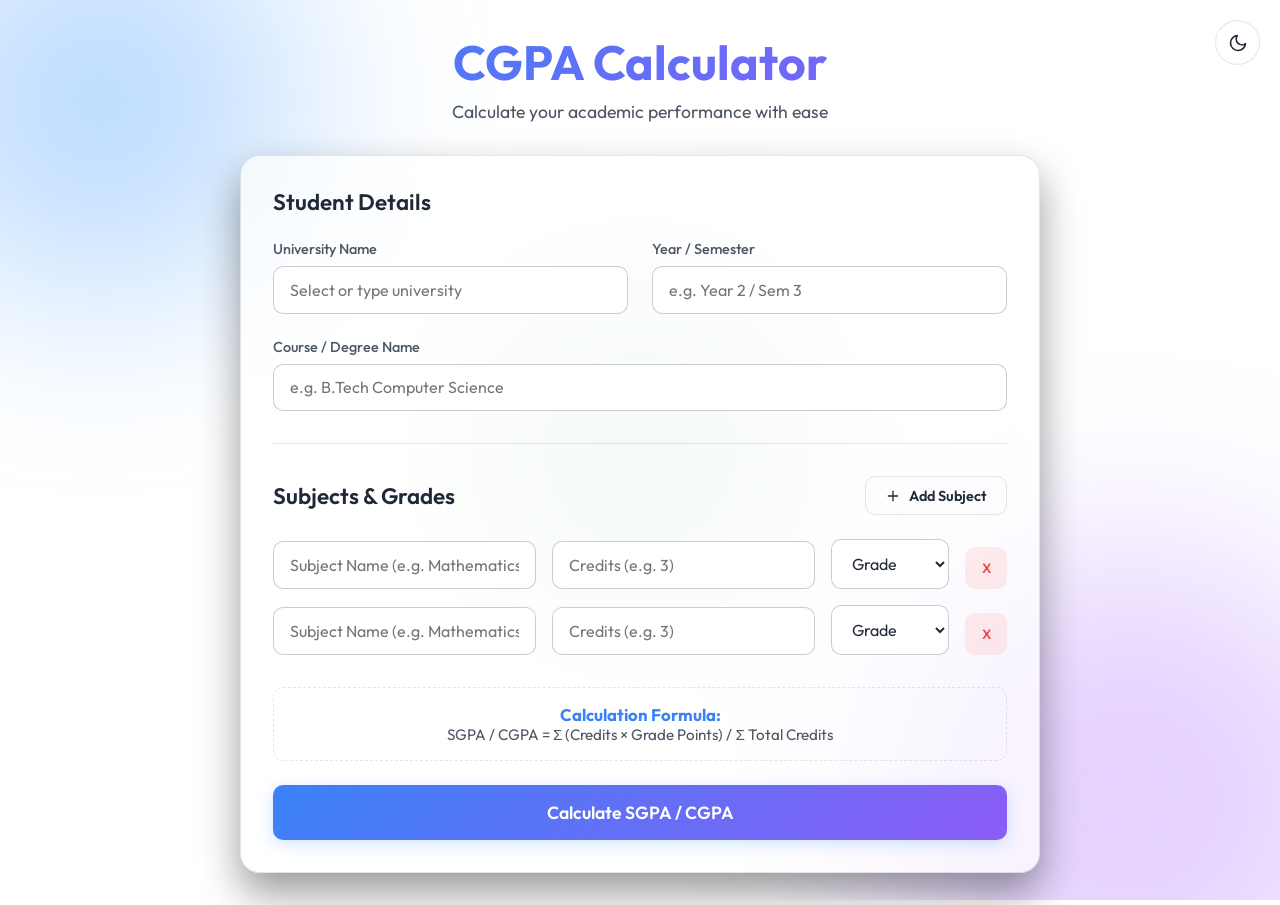
==== index.html @ 599a2bef "Initial commit: Premium CGPA Calculator" ====
<!DOCTYPE html>
<html lang="en">
<head>
    <meta charset="UTF-8">
    <meta name="viewport" content="width=device-width, initial-scale=1.0">
    <title>Premium CGPA Calculator</title>
    <meta name="description" content="A beautiful and modern CGPA/SGPA calculator.">
    <link rel="preconnect" href="https://fonts.googleapis.com">
    <link rel="preconnect" href="https://fonts.gstatic.com" crossorigin>
    <link href="https://fonts.googleapis.com/css2?family=Outfit:wght@300;400;500;600;700&display=swap" rel="stylesheet">
    <link rel="stylesheet" href="style.css">
</head>
<body>
    <div class="background-shapes">
        <div class="shape shape-1"></div>
        <div class="shape shape-2"></div>
        <div class="shape shape-3"></div>
    </div>

    <button id="theme-toggle" class="theme-toggle-btn" aria-label="Toggle Theme"></button>

    <main class="container">
        <header>
            <h1>CGPA Calculator</h1>
            <p>Calculate your academic performance with ease</p>
        </header>

        <form id="calculator-form" class="glass-card">
            <div class="form-section">
                <h2>Student Details</h2>
                <div class="input-grid">
                    <div class="input-group">
                        <label for="university">University Name</label>
                        <input list="universities-list" id="university" placeholder="Select or type university" required>
                        <datalist id="universities-list">
                            <option value="Savitribai Phule Pune University (SPPU)"></option>
                            <option value="Mumbai University (MU)"></option>
                            <option value="Shivaji University, Kolhapur"></option>
                            <option value="Dr. Babasaheb Ambedkar Technological University (DBATU)"></option>
                            <option value="Swami Ramanand Teerth Marathwada University (SRTMUN)"></option>
                            <option value="Delhi University (DU)"></option>
                            <option value="Visvesvaraya Technological University (VTU)"></option>
                        </datalist>
                    </div>
                    <div class="input-group">
                        <label for="year">Year / Semester</label>
                        <input type="text" id="year" placeholder="e.g. Year 2 / Sem 3" required>
                    </div>
                    <div class="input-group full-width">
                        <label for="course">Course / Degree Name</label>
                        <input type="text" id="course" placeholder="e.g. B.Tech Computer Science" required>
                    </div>
                </div>
            </div>

            <div class="form-section divider">
                <div class="section-header">
                    <h2>Subjects & Grades</h2>
                    <button type="button" id="add-subject-btn" class="btn-secondary">
                        <svg xmlns="http://www.w3.org/2000/svg" width="16" height="16" viewBox="0 0 24 24" fill="none" stroke="currentColor" stroke-width="2" stroke-linecap="round" stroke-linejoin="round"><line x1="12" y1="5" x2="12" y2="19"></line><line x1="5" y1="12" x2="19" y2="12"></line></svg>
                        Add Subject
                    </button>
                </div>
                
                <div id="subjects-container">
                    <!-- Subject rows will be injected here -->
                </div>
            </div>

            <div class="formula-info">
                <strong>Calculation Formula:</strong><br>
                <span>SGPA / CGPA = &Sigma; (Credits &times; Grade Points) / &Sigma; Total Credits</span>
            </div>

            <div class="actions">
                <button type="submit" class="btn-primary" id="calculate-btn">Calculate SGPA / CGPA</button>
            </div>
        </form>

        <div id="result-modal" class="modal hidden">
            <div class="modal-content glass-card">
                <button class="close-btn" id="close-modal">&times;</button>
                <div class="result-header">
                    <h2>Calculation Result</h2>
                    <p id="result-student-info">University - Course (Year)</p>
                </div>
                
                <div class="score-display">
                    <div class="score-circle">
                        <svg viewBox="0 0 36 36" class="circular-chart">
                            <path class="circle-bg"
                                d="M18 2.0845
                                a 15.9155 15.9155 0 0 1 0 31.831
                                a 15.9155 15.9155 0 0 1 0 -31.831"
                            />
                            <path class="circle"
                                id="score-path"
                                stroke-dasharray="0, 100"
                                d="M18 2.0845
                                a 15.9155 15.9155 0 0 1 0 31.831
                                a 15.9155 15.9155 0 0 1 0 -31.831"
                            />
                            <text x="18" y="20.35" class="percentage" id="final-gpa">0.00</text>
                            <text x="18" y="24.5" class="label">GPA</text>
                        </svg>
                    </div>
                </div>

                <div class="stats-grid">
                    <div class="stat-box">
                        <span class="stat-label">Total Credits</span>
                        <span class="stat-value" id="total-credits">0</span>
                    </div>
                    <div class="stat-box">
                        <span class="stat-label">Grade Points</span>
                        <span class="stat-value" id="total-points">0</span>
                    </div>
                </div>
            </div>
        </div>
    </main>

    <script src="script.js"></script>
</body>
</html>
---- style.css ----
:root {
    --bg-color: #ffffff;
    --text-primary: #1f2937;
    --text-secondary: #4b5563;
    --accent-primary: #3b82f6;
    --accent-hover: #2563eb;
    --accent-gradient: linear-gradient(135deg, #3b82f6, #8b5cf6);
    --card-bg: rgba(255, 255, 255, 0.7);
    --card-border: rgba(0, 0, 0, 0.1);
    --input-bg: rgba(255, 255, 255, 0.9);
    --input-border: rgba(0, 0, 0, 0.2);
    --danger: #ef4444;
    --success: #10b981;
}

[data-theme="dark"] {
    --bg-color: #0d1117;
    --text-primary: #f0f6fc;
    --text-secondary: #8b949e;
    --accent-primary: #58a6ff;
    --accent-hover: #3182ce;
    --accent-gradient: linear-gradient(135deg, #58a6ff, #bc8cff);
    --card-bg: rgba(22, 27, 34, 0.6);
    --card-border: rgba(240, 246, 252, 0.1);
    --input-bg: rgba(13, 17, 23, 0.8);
    --input-border: rgba(240, 246, 252, 0.2);
    --danger: #f85149;
    --success: #2ea043;
}

* {
    margin: 0;
    padding: 0;
    box-sizing: border-box;
    font-family: 'Outfit', sans-serif;
}

body {
    background-color: var(--bg-color);
    color: var(--text-primary);
    min-height: 100vh;
    display: flex;
    justify-content: center;
    align-items: center;
    padding: 2rem;
    position: relative;
    overflow-x: hidden;
}

/* Dynamic Background Shapes */
.background-shapes {
    position: fixed;
    top: 0;
    left: 0;
    width: 100%;
    height: 100%;
    z-index: -1;
    overflow: hidden;
}

.shape {
    position: absolute;
    border-radius: 50%;
    filter: blur(100px);
    opacity: 0.4;
    animation: float 20s infinite ease-in-out alternate;
}

.shape-1 {
    width: 400px;
    height: 400px;
    background: #58a6ff;
    top: -100px;
    left: -100px;
}

.shape-2 {
    width: 500px;
    height: 500px;
    background: #bc8cff;
    bottom: -150px;
    right: -100px;
    animation-delay: -5s;
}

.shape-3 {
    width: 300px;
    height: 300px;
    background: #2ea043;
    top: 50%;
    left: 50%;
    transform: translate(-50%, -50%);
    animation-delay: -10s;
    opacity: 0.2;
}

@keyframes float {
    0% { transform: translate(0, 0) scale(1); }
    100% { transform: translate(30px, -50px) scale(1.1); }
}

.container {
    width: 100%;
    max-width: 800px;
    z-index: 1;
}

header {
    text-align: center;
    margin-bottom: 2rem;
}

header h1 {
    font-size: 3rem;
    font-weight: 700;
    background: var(--accent-gradient);
    -webkit-background-clip: text;
    -webkit-text-fill-color: transparent;
    margin-bottom: 0.5rem;
}

header p {
    color: var(--text-secondary);
    font-size: 1.1rem;
}

.glass-card {
    background: var(--card-bg);
    backdrop-filter: blur(16px);
    -webkit-backdrop-filter: blur(16px);
    border: 1px solid var(--card-border);
    border-radius: 20px;
    padding: 2rem;
    box-shadow: 0 20px 40px rgba(0, 0, 0, 0.4);
}

.form-section {
    margin-bottom: 2rem;
}

.form-section.divider {
    border-top: 1px solid var(--card-border);
    padding-top: 2rem;
}

.form-section h2 {
    font-size: 1.4rem;
    font-weight: 600;
    margin-bottom: 1.5rem;
    color: var(--text-primary);
}

.section-header {
    display: flex;
    justify-content: space-between;
    align-items: center;
    margin-bottom: 1.5rem;
}

.section-header h2 {
    margin-bottom: 0;
}

.input-grid {
    display: grid;
    grid-template-columns: 1fr 1fr;
    gap: 1.5rem;
}

.input-group {
    display: flex;
    flex-direction: column;
    gap: 0.5rem;
}

.input-group.full-width {
    grid-column: 1 / -1;
}

label {
    font-size: 0.9rem;
    font-weight: 500;
    color: var(--text-secondary);
}

input, select {
    background: var(--input-bg);
    border: 1px solid var(--input-border);
    color: var(--text-primary);
    padding: 0.8rem 1rem;
    border-radius: 10px;
    font-size: 1rem;
    transition: all 0.3s ease;
    outline: none;
}

input:focus, select:focus {
    border-color: var(--accent-primary);
    box-shadow: 0 0 0 3px rgba(88, 166, 255, 0.2);
}

/* Subject Row */
.subject-row {
    display: grid;
    grid-template-columns: 2fr 1fr 1fr auto;
    gap: 1rem;
    margin-bottom: 1rem;
    align-items: end;
    animation: fadeIn 0.4s ease-out forwards;
}

@keyframes fadeIn {
    from { opacity: 0; transform: translateY(10px); }
    to { opacity: 1; transform: translateY(0); }
}

/* Buttons */
button {
    cursor: pointer;
    border: none;
    border-radius: 10px;
    font-weight: 600;
    transition: all 0.3s ease;
    display: flex;
    align-items: center;
    justify-content: center;
    gap: 0.5rem;
}

.btn-primary {
    background: var(--accent-gradient);
    color: white;
    padding: 1rem 2rem;
    font-size: 1.1rem;
    width: 100%;
    box-shadow: 0 4px 15px rgba(88, 166, 255, 0.3);
}

.btn-primary:hover {
    transform: translateY(-2px);
    box-shadow: 0 6px 20px rgba(88, 166, 255, 0.4);
}

.btn-primary:active {
    transform: translateY(0);
}

.btn-secondary {
    background: rgba(240, 246, 252, 0.1);
    color: var(--text-primary);
    padding: 0.6rem 1.2rem;
    font-size: 0.9rem;
    border: 1px solid var(--card-border);
}

.btn-secondary:hover {
    background: rgba(240, 246, 252, 0.15);
}

.btn-icon {
    background: rgba(248, 81, 73, 0.1);
    color: var(--danger);
    width: 42px;
    height: 42px;
    padding: 0;
    border-radius: 10px;
    flex-shrink: 0;
}

.btn-icon:hover {
    background: rgba(248, 81, 73, 0.2);
}

/* Modal */
.modal {
    position: fixed;
    top: 0;
    left: 0;
    width: 100%;
    height: 100%;
    background: rgba(0, 0, 0, 0.6);
    backdrop-filter: blur(5px);
    display: flex;
    justify-content: center;
    align-items: center;
    z-index: 1000;
    opacity: 0;
    pointer-events: none;
    transition: opacity 0.3s ease;
}

.modal.visible {
    opacity: 1;
    pointer-events: auto;
}

.modal-content {
    width: 90%;
    max-width: 500px;
    position: relative;
    transform: scale(0.9);
    transition: transform 0.3s cubic-bezier(0.175, 0.885, 0.32, 1.275);
}

.modal.visible .modal-content {
    transform: scale(1);
}

.close-btn {
    position: absolute;
    top: 15px;
    right: 15px;
    background: none;
    color: var(--text-secondary);
    font-size: 1.5rem;
    width: 30px;
    height: 30px;
    padding: 0;
}

.close-btn:hover {
    color: var(--text-primary);
    transform: scale(1.1);
}

.result-header {
    text-align: center;
    margin-bottom: 2rem;
}

.result-header p {
    color: var(--text-secondary);
    margin-top: 0.5rem;
}

/* Circular Chart */
.score-display {
    display: flex;
    justify-content: center;
    margin-bottom: 2rem;
}

.score-circle {
    width: 200px;
    height: 200px;
}

.circular-chart {
    display: block;
    margin: 0 auto;
    max-width: 100%;
    max-height: 250px;
}

.circle-bg {
    fill: none;
    stroke: rgba(240, 246, 252, 0.1);
    stroke-width: 2.5;
}

.circle {
    fill: none;
    stroke-width: 2.5;
    stroke-linecap: round;
    transition: stroke-dasharray 1.5s cubic-bezier(0.175, 0.885, 0.32, 1.275);
}

.percentage {
    fill: var(--text-primary);
    font-size: 0.4em;
    font-weight: bold;
    text-anchor: middle;
}

.label {
    fill: var(--text-secondary);
    font-size: 0.15em;
    text-anchor: middle;
}

.stats-grid {
    display: grid;
    grid-template-columns: 1fr 1fr;
    gap: 1rem;
    text-align: center;
}

.stat-box {
    background: rgba(240, 246, 252, 0.05);
    border-radius: 15px;
    padding: 1.5rem;
    display: flex;
    flex-direction: column;
    gap: 0.5rem;
}

.stat-label {
    color: var(--text-secondary);
    font-size: 0.9rem;
}

.stat-value {
    font-size: 1.5rem;
    font-weight: 700;
    color: var(--accent-primary);
}

/* Responsive */
@media (max-width: 600px) {
    .input-grid {
        grid-template-columns: 1fr;
    }
    
    .subject-row {
        grid-template-columns: 1fr;
        gap: 0.5rem;
        background: rgba(240, 246, 252, 0.03);
        padding: 1rem;
        border-radius: 10px;
        position: relative;
    }
    
    .btn-icon {
        position: absolute;
        top: 10px;
        right: 10px;
        width: 30px;
        height: 30px;
    }
}

.formula-info {
    text-align: center;
    color: var(--text-secondary);
    font-size: 0.95rem;
    background: rgba(240, 246, 252, 0.03);
    padding: 1rem;
    border-radius: 10px;
    margin-bottom: 1.5rem;
    border: 1px dashed var(--card-border);
}

.formula-info strong {
    color: var(--accent-primary);
    font-size: 1.05rem;
}

.theme-toggle-btn {
    position: absolute;
    top: 20px;
    right: 20px;
    width: 45px;
    height: 45px;
    border-radius: 50%;
    background: var(--card-bg);
    border: 1px solid var(--card-border);
    color: var(--text-primary);
    backdrop-filter: blur(10px);
    z-index: 100;
    display: flex;
    align-items: center;
    justify-content: center;
    cursor: pointer;
    transition: all 0.3s ease;
}

.theme-toggle-btn:hover {
    transform: scale(1.1);
    background: var(--input-border);
}
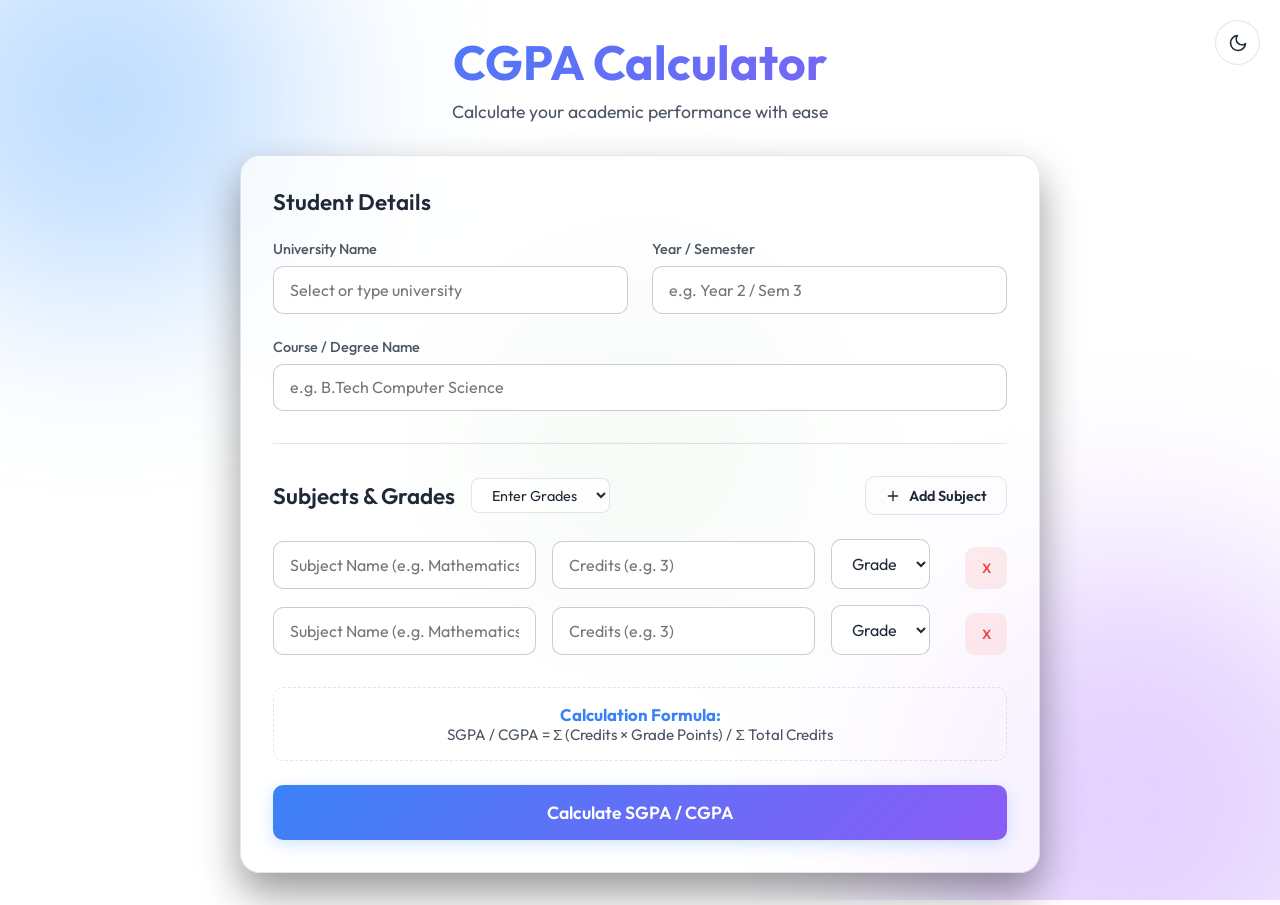
==== commit b7f94603: "Add Grade/Marks input toggle feature" ====
--- a/index.html
+++ b/index.html
@@ -3,8 +3,11 @@
 <head>
     <meta charset="UTF-8">
     <meta name="viewport" content="width=device-width, initial-scale=1.0">
-    <title>Premium CGPA Calculator</title>
-    <meta name="description" content="A beautiful and modern CGPA/SGPA calculator.">
+    <title>Premium CGPA & SGPA Calculator Online</title>
+    <meta name="description" content="Calculate your CGPA and SGPA instantly with our beautiful, modern, and easy-to-use grading calculator. Free and accurate.">
+    <meta name="keywords" content="CGPA calculator, SGPA calculator, grade calculator, GPA calculator online, university gpa, college grading">
+    <meta name="robots" content="index, follow">
+    <meta name="author" content="Student Tools">
     <link rel="preconnect" href="https://fonts.googleapis.com">
     <link rel="preconnect" href="https://fonts.gstatic.com" crossorigin>
     <link href="https://fonts.googleapis.com/css2?family=Outfit:wght@300;400;500;600;700&display=swap" rel="stylesheet">
@@ -55,7 +58,13 @@
 
             <div class="form-section divider">
                 <div class="section-header">
-                    <h2>Subjects & Grades</h2>
+                    <div style="display: flex; gap: 1rem; align-items: center; flex-wrap: wrap;">
+                        <h2>Subjects & Grades</h2>
+                        <select id="input-method" style="padding: 0.4rem 1rem; border-radius: 8px; font-size: 0.9rem; background: var(--card-bg); color: var(--text-primary); border: 1px solid var(--card-border); cursor: pointer;">
+                            <option value="grade">Enter Grades</option>
+                            <option value="marks">Enter Marks</option>
+                        </select>
+                    </div>
                     <button type="button" id="add-subject-btn" class="btn-secondary">
                         <svg xmlns="http://www.w3.org/2000/svg" width="16" height="16" viewBox="0 0 24 24" fill="none" stroke="currentColor" stroke-width="2" stroke-linecap="round" stroke-linejoin="round"><line x1="12" y1="5" x2="12" y2="19"></line><line x1="5" y1="12" x2="19" y2="12"></line></svg>
                         Add Subject
